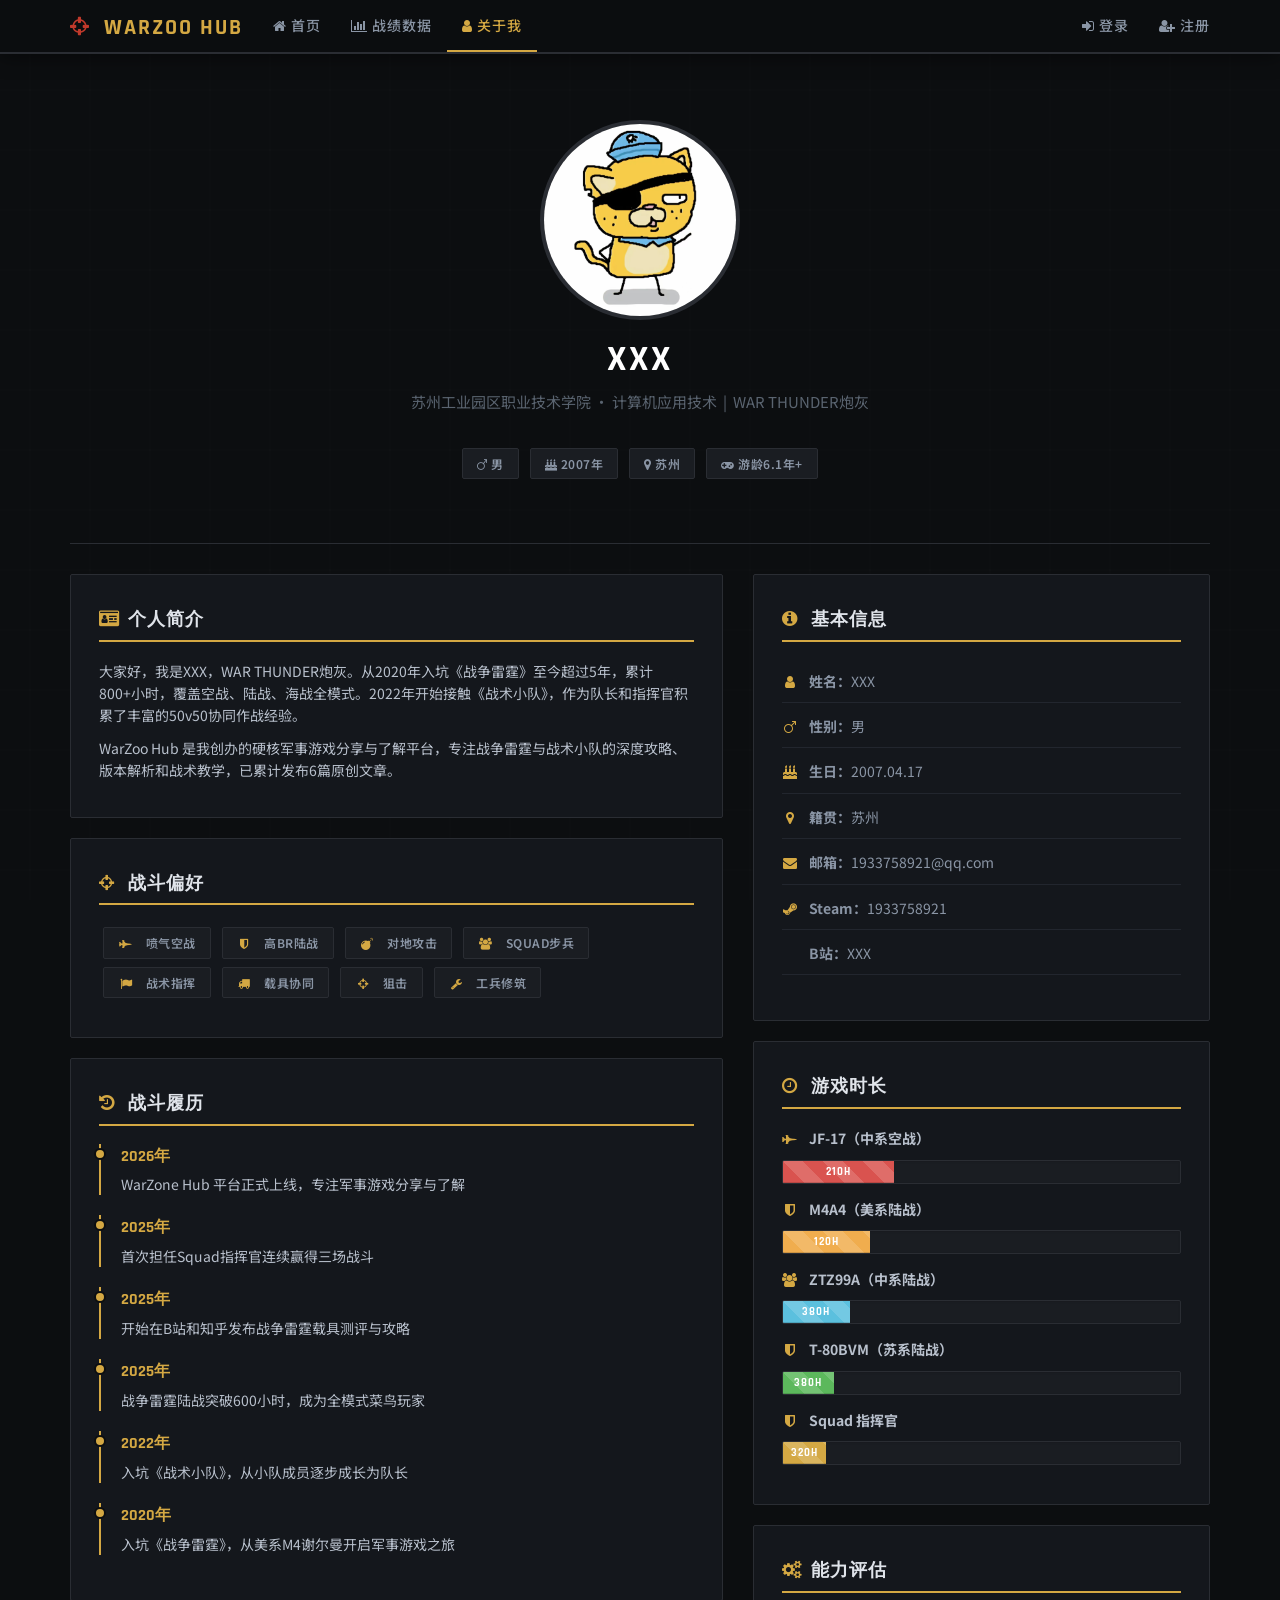
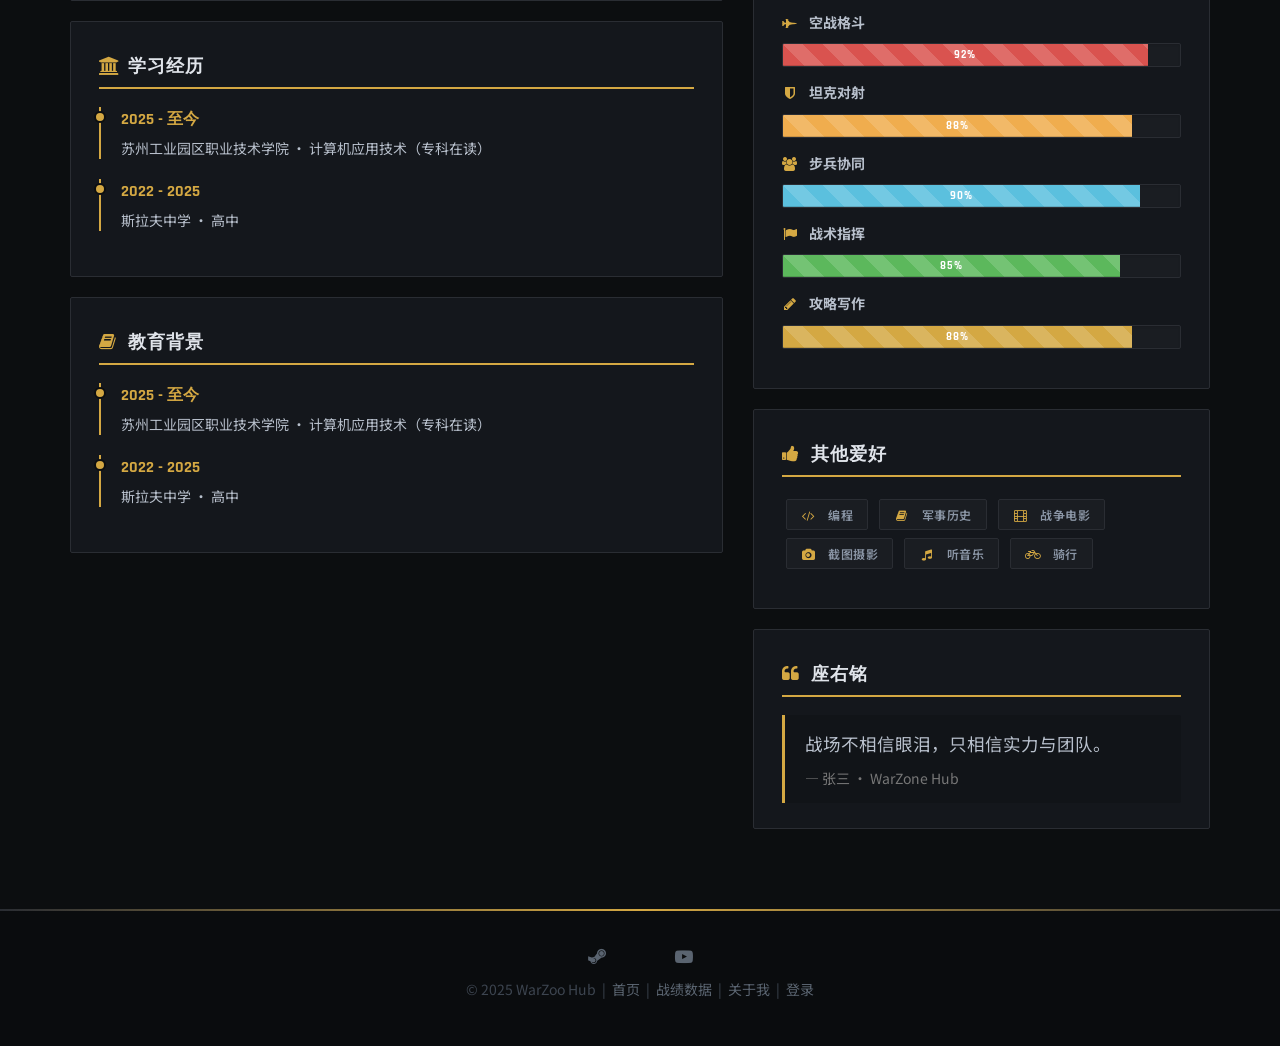
==== about.html @ eb61c289 "Add files via upload" ====
<!DOCTYPE html>
<html lang="zh-CN">
<head>
    <meta charset="utf-8" />
    <title>WarZone Hub — 关于我</title>
    <meta name="viewport" content="width=device-width,initial-scale=1,minimum-scale=1,maximum-scale=1" />
    <link rel="stylesheet" href="https://cdn.jsdelivr.net/npm/bootstrap@3.3.7/dist/css/bootstrap.min.css" />
    <link rel="stylesheet" href="https://cdnjs.cloudflare.com/ajax/libs/font-awesome/4.7.0/css/font-awesome.min.css" />
    <link rel="stylesheet" href="css/style.css" />
</head>
<body>

    <!-- 导航栏 -->
    <nav class="navbar navbar-default navbar-fixed-top">
        <div class="container">
            <div class="navbar-header">
                <button type="button" class="navbar-toggle collapsed" data-toggle="collapse" data-target="#mainNav">
                    <span class="icon-bar"></span><span class="icon-bar"></span><span class="icon-bar"></span>
                </button>
                <a class="navbar-brand" href="index.html"><i class="fa fa-crosshairs"></i> WarZoo Hub</a>
            </div>
            <div class="collapse navbar-collapse" id="mainNav">
                <ul class="nav navbar-nav">
                    <li><a href="index.html"><i class="fa fa-home"></i> 首页</a></li>
                    <li><a href="charts.html"><i class="fa fa-bar-chart"></i> 战绩数据</a></li>
                    <li class="active"><a href="about.html"><i class="fa fa-user"></i> 关于我</a></li>
                </ul>
                <ul class="nav navbar-nav navbar-right" id="navUserArea">
                    <li id="navLoginBtn"><a href="login.html"><i class="fa fa-sign-in"></i> 登录</a></li>
                    <li id="navRegBtn"><a href="login.html#register"><i class="fa fa-user-plus"></i> 注册</a></li>
                    <li class="dropdown" id="navUserMenu" style="display:none;">
                        <a href="#" class="dropdown-toggle" data-toggle="dropdown">
                            <span class="navbar-user"><img src="img/avatar.png" id="navAvatar" /><span id="navUsername">指挥官</span></span>
                            <span class="caret"></span>
                        </a>
                        <ul class="dropdown-menu">
                            <li><a href="about.html"><i class="fa fa-user"></i> 个人中心</a></li>
                            <li class="divider"></li>
                            <li><a href="#" id="btnLogout"><i class="fa fa-sign-out"></i> 退出登录</a></li>
                        </ul>
                    </li>
                </ul>
            </div>
        </div>
    </nav>

    <div class="container">

        <!-- 头像区域 -->
        <div class="about-header">
            <img src="img/c5fd35f67197cebb029e49f29cf209e5.jpg" alt="我的照片" class="about-photo" />
            <h2 class="about-name">XXX</h2>
            <p class="about-title">苏州工业园区职业技术学院 · 计算机应用技术 &nbsp;|&nbsp; WAR THUNDER炮灰</p>
            <p>
                <span class="tag-label"><i class="fa fa-mars"></i> 男</span>
                <span class="tag-label"><i class="fa fa-birthday-cake"></i> 2007年</span>
                <span class="tag-label"><i class="fa fa-map-marker"></i> 苏州</span>
                <span class="tag-label"><i class="fa fa-gamepad"></i> 游龄6.1年+</span>
            </p>
        </div>

        <div class="row">

            <!-- 左栏 -->
            <div class="col-md-7">

                <!-- 个人简介 -->
                <div class="info-panel">
                    <h4><i class="fa fa-id-card"></i> 个人简介</h4>
                    <p>大家好，我是XXX，WAR THUNDER炮灰。从2020年入坑《战争雷霆》至今超过5年，累计800+小时，覆盖空战、陆战、海战全模式。2022年开始接触《战术小队》，作为队长和指挥官积累了丰富的50v50协同作战经验。</p>
                    <p>WarZoo Hub 是我创办的硬核军事游戏分享与了解平台，专注战争雷霆与战术小队的深度攻略、版本解析和战术教学，已累计发布6篇原创文章。</p>
                </div>

                <!-- 游戏偏好 -->
                <div class="info-panel">
                    <h4><i class="fa fa-crosshairs"></i> 战斗偏好</h4>
                    <p>
                        <span class="tag-label"><i class="fa fa-fighter-jet"></i> 喷气空战</span>
                        <span class="tag-label"><i class="fa fa-shield"></i> 高BR陆战</span>
                        <span class="tag-label"><i class="fa fa-bomb"></i> 对地攻击</span>
                        <span class="tag-label"><i class="fa fa-users"></i> Squad步兵</span>
                        <span class="tag-label"><i class="fa fa-flag"></i> 战术指挥</span>
                        <span class="tag-label"><i class="fa fa-truck"></i> 载具协同</span>
                        <span class="tag-label"><i class="fa fa-crosshairs"></i> 狙击</span>
                        <span class="tag-label"><i class="fa fa-wrench"></i> 工兵修筑</span>
                    </p>
                </div>

                <!-- 战斗履历 -->
                <div class="info-panel">
                    <h4><i class="fa fa-history"></i> 战斗履历</h4>
                    <div class="timeline-item">
                        <div class="year">2026年</div>
                        <p>WarZone Hub 平台正式上线，专注军事游戏分享与了解</p>
                    </div>
                    <div class="timeline-item">
                        <div class="year">2025年</div>
                        <p>首次担任Squad指挥官连续赢得三场战斗</p>
                    </div>
                    <div class="timeline-item">
                        <div class="year">2025年</div>
                        <p>开始在B站和知乎发布战争雷霆载具测评与攻略</p>
                    </div>
                    <div class="timeline-item">
                        <div class="year">2025年</div>
                        <p>战争雷霆陆战突破600小时，成为全模式菜鸟玩家</p>
                    </div>
                    <div class="timeline-item">
                        <div class="year">2022年</div>
                        <p>入坑《战术小队》，从小队成员逐步成长为队长</p>
                    </div>
                    
                    <div class="timeline-item">
                        <div class="year">2020年</div>
                        <p>入坑《战争雷霆》，从美系M4谢尔曼开启军事游戏之旅</p>
                    </div>
                </div>

                <!-- 学习经历 -->
                <div class="info-panel">
                    <h4><i class="fa fa-university"></i> 学习经历</h4>
                    <div class="timeline-item">
                        <div class="year">2025 - 至今</div>
                        <p>苏州工业园区职业技术学院 · 计算机应用技术（专科在读）</p>
                    </div>
                    <div class="timeline-item">
                        <div class="year">2022 - 2025</div>
                        <p>斯拉夫中学 · 高中</p>
                    </div>
                </div>

                <!-- 教育背景 -->
                <div class="info-panel">
                    <h4><i class="fa fa-book"></i> 教育背景</h4>
                    <div class="timeline-item">
                        <div class="year">2025 - 至今</div>
                        <p>苏州工业园区职业技术学院 · 计算机应用技术（专科在读）</p>
                    </div>
                    <div class="timeline-item">
                        <div class="year">2022 - 2025</div>
                        <p>斯拉夫中学 · 高中</p>
                    </div>
                </div>

            </div>

            <!-- 右栏 -->
            <div class="col-md-5">

                <!-- 基本信息 -->
                <div class="info-panel">
                    <h4><i class="fa fa-info-circle"></i> 基本信息</h4>
                    <ul class="list-group">
                        <li class="list-group-item"><i class="fa fa-user"></i> <strong>姓名：</strong>XXX</li>
                        <li class="list-group-item"><i class="fa fa-mars"></i> <strong>性别：</strong>男</li>
                        <li class="list-group-item"><i class="fa fa-birthday-cake"></i> <strong>生日：</strong>2007.04.17</li>
                        <li class="list-group-item"><i class="fa fa-map-marker"></i> <strong>籍贯：</strong>苏州</li>
                        <li class="list-group-item"><i class="fa fa-envelope"></i> <strong>邮箱：</strong>1933758921@qq.com</li>
                        <li class="list-group-item"><i class="fa fa-steam"></i> <strong>Steam：</strong>1933758921</li>
                        <li class="list-group-item"><i class="fa fa-bilibili"></i> <strong>B站：</strong>XXX</li>
                    </ul>
                </div>

                <!-- 游戏时长 -->
                <div class="info-panel">
                    <h4><i class="fa fa-clock-o"></i> 游戏时长</h4>
                    <p><strong><i class="fa fa-fighter-jet"></i> JF-17（中系空战）</strong></p>
                    <div class="progress">
                        <div class="progress-bar progress-bar-danger progress-bar-striped" style="width:28%;">210h</div>
                    </div>
                    <p><strong><i class="fa fa-shield"></i> M4A4（美系陆战）</strong></p>
                    <div class="progress">
                        <div class="progress-bar progress-bar-warning progress-bar-striped" style="width:22%;">120h</div>
                    </div>
                    <p><strong><i class="fa fa-users"></i> ZTZ99A（中系陆战）</strong></p>
                    <div class="progress">
                        <div class="progress-bar progress-bar-info progress-bar-striped" style="width:17%;">380h</div>
                    </div>
                    <p><strong><i class="fa fa-shield"></i> T-80BVM（苏系陆战）</strong></p>
                    <div class="progress">
                        <div class="progress-bar progress-bar-success progress-bar-striped" style="width:13%;">380h</div>
                    </div>
                    <p><strong><i class="fa fa-shield"></i> Squad 指挥官</strong></p>
                    <div class="progress">
                        <div class="progress-bar progress-bar-striped" style="width:11%;background-color:#d4a843;">320h</div>
                    </div>
                </div>

                <!-- 能力评估 -->
                <div class="info-panel">
                    <h4><i class="fa fa-cogs"></i> 能力评估</h4>
                    <p><strong><i class="fa fa-fighter-jet"></i> 空战格斗</strong></p>
                    <div class="progress">
                        <div class="progress-bar progress-bar-danger progress-bar-striped active" style="width:92%;">92%</div>
                    </div>
                    <p><strong><i class="fa fa-shield"></i> 坦克对射</strong></p>
                    <div class="progress">
                        <div class="progress-bar progress-bar-warning progress-bar-striped active" style="width:88%;">88%</div>
                    </div>
                    <p><strong><i class="fa fa-users"></i> 步兵协同</strong></p>
                    <div class="progress">
                        <div class="progress-bar progress-bar-info progress-bar-striped active" style="width:90%;">90%</div>
                    </div>
                    <p><strong><i class="fa fa-flag"></i> 战术指挥</strong></p>
                    <div class="progress">
                        <div class="progress-bar progress-bar-success progress-bar-striped active" style="width:85%;">85%</div>
                    </div>
                    <p><strong><i class="fa fa-pencil"></i> 攻略写作</strong></p>
                    <div class="progress">
                        <div class="progress-bar progress-bar-striped" style="width:88%;background-color:#d4a843;">88%</div>
                    </div>
                </div>

                <!-- 其他爱好 -->
                <div class="info-panel">
                    <h4><i class="fa fa-thumbs-up"></i> 其他爱好</h4>
                    <p>
                        <span class="tag-label"><i class="fa fa-code"></i> 编程</span>
                        <span class="tag-label"><i class="fa fa-book"></i> 军事历史</span>
                        <span class="tag-label"><i class="fa fa-film"></i> 战争电影</span>
                        <span class="tag-label"><i class="fa fa-camera"></i> 截图摄影</span>
                        <span class="tag-label"><i class="fa fa-music"></i> 听音乐</span>
                        <span class="tag-label"><i class="fa fa-bicycle"></i> 骑行</span>
                    </p>
                </div>

                <!-- 座右铭 -->
                <div class="info-panel">
                    <h4><i class="fa fa-quote-left"></i> 座右铭</h4>
                    <blockquote>
                        <p>战场不相信眼泪，只相信实力与团队。</p>
                        <footer>张三 · WarZone Hub</footer>
                    </blockquote>
                </div>

            </div>

        </div>

    </div>

    <!-- 页脚 -->
    <div class="footer">
        <div class="container">
            <p>
                <a href="#"><i class="fa fa-steam"></i></a>
                <a href="#"><i class="fa fa-discord"></i></a>
                <a href="#"><i class="fa fa-bilibili"></i></a>
                <a href="#"><i class="fa fa-youtube-play"></i></a>
            </p>
            <p>&copy; 2025 WarZoo Hub &nbsp;|&nbsp;
                <a href="index.html">首页</a> &nbsp;|&nbsp;
                <a href="charts.html">战绩数据</a> &nbsp;|&nbsp;
                <a href="about.html">关于我</a> &nbsp;|&nbsp;
                <a href="login.html">登录</a>
            </p>
        </div>
    </div>

    <script src="https://cdn.jsdelivr.net/npm/jquery@1.12.4/dist/jquery.min.js"></script>
    <script src="https://cdn.jsdelivr.net/npm/bootstrap@3.3.7/dist/js/bootstrap.min.js"></script>
    <script>
        (function(){
            var u=localStorage.getItem('band_user');
            if(u){var d=JSON.parse(u);document.getElementById('navLoginBtn').style.display='none';document.getElementById('navRegBtn').style.display='none';document.getElementById('navUserMenu').style.display='';document.getElementById('navUsername').textContent=d.username;}
            var lb=document.getElementById('btnLogout');if(lb){lb.addEventListener('click',function(e){e.preventDefault();localStorage.removeItem('band_user');window.location.reload();});}
        })();
    </script>
</body>
</html>
---- css/style.css ----
/* ========================================
   全局通用样式 — 军事风暗色主题
   ======================================== */

@import url('https://fonts.googleapis.com/css2?family=Rajdhani:wght@400;600;700&family=Noto+Sans+SC:wght@400;500;700&display=swap');

* {
    box-sizing: border-box;
}

body {
    font-family: 'Noto Sans SC', "Helvetica Neue", Helvetica, Arial, sans-serif;
    background-color: #0c0e10;
    color: #b8c0cc;
    padding-top: 70px;
    line-height: 1.6;
}

h1, h2, h3, h4, h5, h6 {
    font-family: 'Rajdhani', 'Noto Sans SC', sans-serif;
    color: #e0e4ea;
    letter-spacing: 1px;
}

a {
    color: #d4a843;
    transition: color 0.25s ease;
}

a:hover {
    color: #f0c95c;
    text-decoration: none;
}

/* 背景纹理 */
body::before {
    content: '';
    position: fixed;
    inset: 0;
    background-image: url("data:image/svg+xml,%3Csvg width='60' height='60' xmlns='http://www.w3.org/2000/svg'%3E%3Cpath d='M0 0h60v60H0z' fill='none'/%3E%3Cpath d='M30 0v60M0 30h60' stroke='%23ffffff' stroke-opacity='0.015' stroke-width='1'/%3E%3C/svg%3E");
    pointer-events: none;
    z-index: 0;
}

body > * {
    position: relative;
    z-index: 1;
}

/* ========================================
   导航栏
   ======================================== */

.navbar {
    background-color: rgba(12, 14, 16, 0.95);
    border-bottom: 2px solid #2a2d33;
    backdrop-filter: blur(10px);
    box-shadow: 0 2px 20px rgba(0, 0, 0, 0.5);
}

.navbar-brand {
    font-family: 'Rajdhani', sans-serif;
    font-size: 22px;
    font-weight: 700;
    color: #d4a843 !important;
    letter-spacing: 2px;
    text-transform: uppercase;
}

.navbar-brand .fa {
    color: #c0392b;
    margin-right: 6px;
}

.navbar-default .navbar-nav > li > a {
    color: #8a95a5;
    font-weight: 500;
    font-size: 14px;
    text-transform: uppercase;
    letter-spacing: 1px;
    transition: color 0.2s ease, border-bottom 0.2s ease;
}

.navbar-default .navbar-nav > li > a:hover,
.navbar-default .navbar-nav > li > a:focus {
    color: #d4a843;
    background-color: transparent;
}

.navbar-default .navbar-nav > .active > a,
.navbar-default .navbar-nav > .active > a:hover,
.navbar-default .navbar-nav > .active > a:focus {
    color: #d4a843;
    background-color: transparent;
    border-bottom: 2px solid #d4a843;
}

.navbar-default .navbar-toggle {
    border-color: #2a2d33;
}

.navbar-default .navbar-toggle .icon-bar {
    background-color: #d4a843;
}

/* ========================================
   区域标题
   ======================================== */

.section-title {
    text-align: center;
    margin: 50px 0 30px;
    position: relative;
}

.section-title h3 {
    display: inline-block;
    font-weight: 700;
    font-size: 26px;
    color: #e0e4ea;
    padding-bottom: 12px;
    border-bottom: 3px solid #d4a843;
    text-transform: uppercase;
    letter-spacing: 2px;
}

.section-title p {
    color: #5a6470;
    margin-top: 10px;
    font-size: 14px;
}

/* ========================================
   巨幕 Jumbotron
   ======================================== */

.jumbotron {
    background: linear-gradient(135deg, #0c0e10 0%, #1a1d22 40%, #1f2937 100%);
    color: #e0e4ea;
    border-radius: 0;
    padding: 80px 30px;
    margin-bottom: 40px;
    border: 1px solid #2a2d33;
    position: relative;
    overflow: hidden;
}

.jumbotron::before {
    content: '';
    position: absolute;
    top: -50%;
    right: -10%;
    width: 500px;
    height: 500px;
    background: radial-gradient(circle, rgba(212,168,67,0.06) 0%, transparent 70%);
    border-radius: 50%;
}

.jumbotron::after {
    content: '';
    position: absolute;
    bottom: 0;
    left: 0;
    right: 0;
    height: 4px;
    background: linear-gradient(90deg, #c0392b, #d4a843, #c0392b);
}

.jumbotron h1 {
    font-family: 'Rajdhani', sans-serif;
    font-weight: 700;
    font-size: 48px;
    color: #fff;
    text-transform: uppercase;
    letter-spacing: 4px;
    text-shadow: 0 0 40px rgba(212,168,67,0.2);
}

.jumbotron p.lead {
    font-size: 18px;
    color: #8a95a5;
}

.jumbotron .btn-primary {
    background: linear-gradient(135deg, #c0392b, #96281b);
    border: none;
    font-family: 'Rajdhani', sans-serif;
    font-weight: 700;
    letter-spacing: 2px;
    text-transform: uppercase;
    box-shadow: 0 4px 20px rgba(192,57,43,0.3);
    transition: all 0.3s ease;
}

.jumbotron .btn-primary:hover {
    box-shadow: 0 6px 30px rgba(192,57,43,0.5);
    transform: translateY(-2px);
}

.jumbotron .btn-default {
    background: transparent;
    border: 2px solid #d4a843;
    color: #d4a843;
    font-family: 'Rajdhani', sans-serif;
    font-weight: 700;
    letter-spacing: 2px;
    text-transform: uppercase;
    transition: all 0.3s ease;
}

.jumbotron .btn-default:hover {
    background: #d4a843;
    color: #0c0e10;
}

/* ========================================
   轮播 Carousel
   ======================================== */

.carousel-inner > .item > img {
    width: 100%;
    height: 500px;
    object-fit: cover;
    filter: brightness(0.8) contrast(1.1);
}

.carousel-caption {
    background: linear-gradient(transparent, rgba(12,14,16,0.95));
    padding: 30px;
    left: 0;
    right: 0;
    bottom: 0;
    text-align: left;
}

.carousel-caption h3 {
    font-family: 'Rajdhani', sans-serif;
    font-size: 28px;
    font-weight: 700;
    color: #fff;
    text-transform: uppercase;
    letter-spacing: 2px;
}

.carousel-caption p {
    color: #8a95a5;
}

.carousel-indicators li {
    border-color: #d4a843;
    width: 30px;
    height: 3px;
    border-radius: 0;
    margin: 0 3px;
}

.carousel-indicators .active {
    background-color: #c0392b;
    width: 40px;
}

.carousel-control {
    background-image: none !important;
    width: 5%;
}

.carousel-control .glyphicon {
    font-size: 30px;
    color: #d4a843;
}

/* ========================================
   游戏分类图标
   ======================================== */

.icon-demo {
    text-align: center;
    padding: 20px 10px;
    font-size: 28px;
    color: #5a6470;
    transition: all 0.3s ease;
    border: 1px solid transparent;
    border-radius: 4px;
}

.icon-demo:hover {
    color: #d4a843;
    border-color: #2a2d33;
    background: rgba(212,168,67,0.05);
    transform: translateY(-4px);
}

.icon-demo p {
    font-size: 12px;
    margin-top: 10px;
    color: #5a6470;
    font-weight: 500;
    text-transform: uppercase;
    letter-spacing: 1px;
}

/* ========================================
   面板 Panel — 游戏卡片
   ======================================== */

.panel {
    border-radius: 2px;
    border: 1px solid #2a2d33;
    background-color: #14171c;
    transition: transform 0.25s ease, box-shadow 0.25s ease, border-color 0.25s ease;
    overflow: hidden;
}

.panel:hover {
    transform: translateY(-6px);
    box-shadow: 0 12px 30px rgba(0, 0, 0, 0.5);
    border-color: #d4a843;
}

.panel-default > .panel-heading {
    background-color: #1a1d22;
    color: #e0e4ea;
    border-bottom: 1px solid #2a2d33;
    font-family: 'Rajdhani', sans-serif;
    font-weight: 700;
    text-transform: uppercase;
    letter-spacing: 1px;
}

.panel-body {
    color: #8a95a5;
}

.panel-footer {
    background-color: #111418;
    border-top: 1px solid #2a2d33;
    color: #5a6470;
    font-style: italic;
}

.panel-primary > .panel-heading {
    background: linear-gradient(135deg, #c0392b, #8e2619);
    color: #fff;
    border-bottom: none;
}

.panel-success > .panel-heading {
    background: linear-gradient(135deg, #1a5c2e, #0e3d1c);
    color: #4ade80;
    border-bottom: none;
}

.panel-warning > .panel-heading {
    background: linear-gradient(135deg, #8b6914, #6b4f0e);
    color: #f0c95c;
    border-bottom: none;
}

.panel-info > .panel-heading {
    background: linear-gradient(135deg, #1a4a6b, #0e2f44);
    color: #5bc0de;
    border-bottom: none;
}

.panel-danger > .panel-heading {
    background: linear-gradient(135deg, #7f1d1d, #5c1414);
    color: #f87171;
    border-bottom: none;
}

.game-cover {
    width: 100%;
    height: 200px;
    object-fit: cover;
    filter: contrast(1.1) saturate(0.9);
    transition: filter 0.3s ease;
}

.panel:hover .game-cover {
    filter: contrast(1.15) saturate(1.0);
}

.game-score {
    display: inline-block;
    background: #c0392b;
    color: #fff;
    font-family: 'Rajdhani', sans-serif;
    font-weight: 700;
    font-size: 20px;
    width: 46px;
    height: 46px;
    line-height: 46px;
    text-align: center;
    border-radius: 2px;
    float: right;
    box-shadow: 0 2px 8px rgba(192,57,43,0.4);
}

.game-tag {
    display: inline-block;
    padding: 2px 10px;
    margin: 2px;
    border-radius: 2px;
    font-size: 11px;
    font-weight: 700;
    text-transform: uppercase;
    letter-spacing: 0.5px;
}

.tag-military { background: #2d1f0e; color: #d4a843; border: 1px solid #3d2b12; }
.tag-vehicle { background: #0e2d1f; color: #4ade80; border: 1px solid #123d2b; }
.tag-combat { background: #2d0e0e; color: #f87171; border: 1px solid #3d1212; }
.tag-tactical { background: #0e1f2d; color: #5bc0de; border: 1px solid #122b3d; }
.tag-sim { background: #1f0e2d; color: #c084fc; border: 1px solid #2b123d; }
.tag-fps { background: #2d2d0e; color: #facc15; border: 1px solid #3d3d12; }

/* ========================================
   媒体对象
   ======================================== */

.media {
    padding: 18px;
    background: #14171c;
    border-radius: 2px;
    margin-bottom: 15px;
    border: 1px solid #2a2d33;
    border-left: 3px solid #d4a843;
    transition: all 0.25s ease;
}

.media:hover {
    border-left-color: #c0392b;
    box-shadow: 0 4px 15px rgba(0, 0, 0, 0.3);
}

.media-object {
    width: 80px;
    height: 80px;
    object-fit: cover;
    border-radius: 2px;
    border: 1px solid #2a2d33;
}

.media-heading {
    color: #e0e4ea;
    font-family: 'Rajdhani', sans-serif;
    font-weight: 700;
    text-transform: uppercase;
    letter-spacing: 0.5px;
}

/* ========================================
   进度条
   ======================================== */

.progress {
    margin-bottom: 14px;
    border-radius: 2px;
    height: 24px;
    background-color: #1a1d22;
    border: 1px solid #2a2d33;
    overflow: hidden;
}

.progress-bar {
    line-height: 22px;
    font-size: 11px;
    font-weight: 700;
    font-family: 'Rajdhani', sans-serif;
    text-transform: uppercase;
    letter-spacing: 1px;
}

/* ========================================
   折叠面板
   ======================================== */

.panel-group .panel {
    border-radius: 2px;
}

.panel-title > a {
    color: #e0e4ea;
    font-family: 'Rajdhani', sans-serif;
    font-weight: 700;
    text-transform: uppercase;
    letter-spacing: 0.5px;
}

.panel-title > a:hover {
    color: #d4a843;
}

.panel-title > a[aria-expanded="true"] .fa-plus-circle::before {
    content: "\f056";
}

/* ========================================
   模态框
   ======================================== */

.modal-content {
    background-color: #14171c;
    border: 1px solid #2a2d33;
    color: #8a95a5;
    border-radius: 2px;
}

.modal-header {
    background: linear-gradient(135deg, #1a1d22, #22262e);
    border-bottom: 2px solid #d4a843;
    border-radius: 2px 2px 0 0;
}

.modal-header .close {
    color: #8a95a5;
    opacity: 0.8;
}

.modal-title {
    font-family: 'Rajdhani', sans-serif;
    font-weight: 700;
    color: #d4a843;
    text-transform: uppercase;
    letter-spacing: 2px;
}

.modal-body .fa {
    color: #d4a843;
    margin-right: 10px;
    width: 16px;
    text-align: center;
}

.modal-footer {
    border-top: 1px solid #2a2d33;
}

/* ========================================
   表单
   ======================================== */

.form-section {
    background: #14171c;
    padding: 30px;
    border-radius: 2px;
    border: 1px solid #2a2d33;
    margin-bottom: 30px;
}

.form-section h4 {
    margin-bottom: 20px;
    padding-bottom: 12px;
    border-bottom: 2px solid #d4a843;
    color: #e0e4ea;
    font-family: 'Rajdhani', sans-serif;
    font-weight: 700;
    text-transform: uppercase;
    letter-spacing: 1px;
}

.form-control {
    background-color: #0c0e10;
    border: 1px solid #2a2d33;
    border-radius: 2px;
    color: #b8c0cc;
    transition: border-color 0.3s ease, box-shadow 0.3s ease;
}

.form-control:focus {
    border-color: #d4a843;
    box-shadow: 0 0 0 2px rgba(212,168,67,0.1);
    background-color: #111418;
    color: #e0e4ea;
}

.form-control::placeholder {
    color: #3d4550;
}

label {
    color: #8a95a5;
    font-weight: 500;
}

/* ========================================
   表格
   ======================================== */

.table-section {
    background: #14171c;
    padding: 20px;
    border-radius: 2px;
    border: 1px solid #2a2d33;
    margin-bottom: 30px;
}

.table {
    color: #b8c0cc;
}

.table > thead > tr > th {
    background-color: #1a1d22;
    color: #d4a843;
    border-bottom: 2px solid #d4a843;
    font-family: 'Rajdhani', sans-serif;
    font-weight: 700;
    text-transform: uppercase;
    letter-spacing: 1px;
    font-size: 13px;
}

.table > tbody > tr > td {
    border-top: 1px solid #22262e;
    vertical-align: middle;
}

.table-striped > tbody > tr:nth-of-type(odd) {
    background-color: #111418;
}

.table-hover > tbody > tr:hover {
    background-color: #1a1d22;
}

/* ========================================
   列表组
   ======================================== */

.list-group-item {
    background-color: #14171c;
    border: 1px solid #2a2d33;
    color: #8a95a5;
    border-radius: 2px !important;
    margin-bottom: 2px;
    transition: all 0.2s ease;
}

.list-group-item:hover {
    background-color: #1a1d22;
    border-left-color: #d4a843;
    border-left-width: 3px;
}

.list-group-item .fa {
    margin-right: 8px;
    color: #d4a843;
    width: 16px;
    text-align: center;
}

.list-group-item.active {
    background-color: #c0392b;
    border-color: #c0392b;
    color: #fff;
}

.list-group-item.active .badge {
    background-color: #fff;
    color: #c0392b;
}

.badge {
    background-color: #c0392b;
    color: #fff;
    font-family: 'Rajdhani', sans-serif;
    font-weight: 700;
}

.label {
    font-family: 'Rajdhani', sans-serif;
    font-weight: 700;
    text-transform: uppercase;
    letter-spacing: 0.5px;
    font-size: 11px;
    padding: 3px 10px;
    border-radius: 2px;
}

/* ========================================
   图表页
   ======================================== */

.chart-container {
    background: #14171c;
    border-radius: 2px;
    border: 1px solid #2a2d33;
    padding: 20px;
    margin-bottom: 20px;
    transition: border-color 0.3s ease;
}

.chart-container:hover {
    border-color: #3a3d43;
}

.chart-box {
    width: 100%;
    height: 400px;
}

.chart-container h4 {
    text-align: center;
    margin-bottom: 10px;
    color: #e0e4ea;
    font-family: 'Rajdhani', sans-serif;
    font-weight: 700;
    text-transform: uppercase;
    letter-spacing: 1px;
}

/* ========================================
   个人页
   ======================================== */

.about-header {
    text-align: center;
    padding: 50px 0;
    border-bottom: 1px solid #2a2d33;
    margin-bottom: 30px;
}

.about-photo {
    width: 200px;
    height: 200px;
    border-radius: 50%;
    border: 4px solid #2a2d33;
    object-fit: cover;
    transition: all 0.4s ease;
    box-shadow: 0 0 0 4px transparent;
}

.about-photo:hover {
    border-color: #d4a843;
    box-shadow: 0 0 30px rgba(212,168,67,0.2), 0 0 0 4px rgba(212,168,67,0.15);
}

.about-name {
    font-family: 'Rajdhani', sans-serif;
    font-size: 36px;
    font-weight: 700;
    margin-top: 20px;
    color: #fff;
    text-transform: uppercase;
    letter-spacing: 3px;
}

.about-title {
    font-size: 15px;
    color: #5a6470;
    margin-bottom: 30px;
}

.info-panel {
    background: #14171c;
    border-radius: 2px;
    border: 1px solid #2a2d33;
    padding: 25px 28px;
    margin-bottom: 20px;
}

.info-panel h4 {
    color: #e0e4ea;
    border-bottom: 2px solid #d4a843;
    padding-bottom: 10px;
    margin-bottom: 18px;
    font-family: 'Rajdhani', sans-serif;
    font-weight: 700;
    text-transform: uppercase;
    letter-spacing: 1px;
}

.info-panel .fa {
    color: #d4a843;
    margin-right: 8px;
    width: 16px;
    text-align: center;
}

.info-panel .list-group-item {
    background-color: transparent;
    border-left: none;
    border-right: none;
    border-top: none;
    border-bottom: 1px solid #22262e;
    padding: 10px 0;
    border-radius: 0 !important;
}

.tag-label {
    display: inline-block;
    padding: 5px 14px;
    margin: 4px;
    border-radius: 2px;
    font-size: 12px;
    font-weight: 600;
    background-color: #1a1d22;
    color: #8a95a5;
    border: 1px solid #2a2d33;
    transition: all 0.2s ease;
    text-transform: uppercase;
    letter-spacing: 0.5px;
}

.tag-label:hover {
    background-color: #d4a843;
    color: #0c0e10;
    border-color: #d4a843;
}

.timeline-item {
    border-left: 2px solid #d4a843;
    padding-left: 20px;
    margin-bottom: 20px;
    position: relative;
}

.timeline-item::before {
    content: "";
    position: absolute;
    left: -7px;
    top: 4px;
    width: 12px;
    height: 12px;
    background: #d4a843;
    border-radius: 50%;
    border: 2px solid #0c0e10;
}

.timeline-item .year {
    font-family: 'Rajdhani', sans-serif;
    font-weight: 700;
    color: #d4a843;
    margin-bottom: 4px;
    font-size: 16px;
    text-transform: uppercase;
}

blockquote {
    border-left: 3px solid #d4a843;
    background: #111418;
    padding: 15px 20px;
    margin: 0;
    border-radius: 0 2px 2px 0;
}

/* ========================================
   登录页
   ======================================== */

.login-wrapper {
    min-height: 80vh;
    display: flex;
    align-items: center;
    justify-content: center;
}

.login-card {
    background: #14171c;
    border-radius: 2px;
    box-shadow: 0 15px 50px rgba(0, 0, 0, 0.6);
    overflow: hidden;
    width: 100%;
    max-width: 900px;
    border: 1px solid #2a2d33;
    position: relative;
}

.login-card::after {
    content: '';
    position: absolute;
    bottom: 0;
    left: 0;
    right: 0;
    height: 3px;
    background: linear-gradient(90deg, #c0392b, #d4a843, #c0392b);
}

.login-left {
    background: linear-gradient(135deg, #0c0e10 0%, #1a1d22 50%, #1f2937 100%);
    color: #e0e4ea;
    padding: 50px 40px;
    display: flex;
    flex-direction: column;
    justify-content: center;
    align-items: center;
    text-align: center;
    min-height: 500px;
    position: relative;
    overflow: hidden;
}

.login-left::before {
    content: '';
    position: absolute;
    top: 0;
    left: 0;
    right: 0;
    bottom: 0;
    background: url("data:image/svg+xml,%3Csvg width='100' height='100' xmlns='http://www.w3.org/2000/svg'%3E%3Ccircle cx='50' cy='50' r='40' stroke='%23d4a843' stroke-opacity='0.03' fill='none' stroke-width='1'/%3E%3C/svg%3E");
}

.login-left h2 {
    font-family: 'Rajdhani', sans-serif;
    font-size: 32px;
    font-weight: 700;
    margin-bottom: 15px;
    color: #d4a843;
    text-transform: uppercase;
    letter-spacing: 4px;
    position: relative;
}

.login-left p {
    font-size: 15px;
    opacity: 0.85;
    line-height: 1.7;
    color: #8a95a5;
    position: relative;
}

.login-left .fa-crosshairs {
    font-size: 60px;
    margin-bottom: 20px;
    color: #c0392b;
    position: relative;
}

.login-right {
    padding: 40px 35px;
}

.login-tabs {
    display: flex;
    margin-bottom: 25px;
    border-bottom: 2px solid #2a2d33;
}

.login-tabs .tab-btn {
    flex: 1;
    padding: 12px;
    text-align: center;
    cursor: pointer;
    font-weight: 700;
    color: #5a6470;
    border: none;
    background: none;
    border-bottom: 3px solid transparent;
    margin-bottom: -2px;
    transition: all 0.3s ease;
    font-size: 15px;
    font-family: 'Rajdhani', sans-serif;
    text-transform: uppercase;
    letter-spacing: 2px;
}

.login-tabs .tab-btn.active {
    color: #d4a843;
    border-bottom-color: #d4a843;
}

.login-tabs .tab-btn:hover {
    color: #d4a843;
}

.login-panel {
    display: none;
}

.login-panel.active {
    display: block;
}

.login-panel .form-group {
    margin-bottom: 18px;
}

.login-panel .form-control {
    height: 44px;
    border-radius: 2px;
    padding-left: 42px;
}

.input-icon {
    position: relative;
}

.input-icon .fa {
    position: absolute;
    left: 14px;
    top: 50%;
    transform: translateY(-50%);
    color: #3d4550;
    font-size: 14px;
    z-index: 2;
    pointer-events: none;
    transition: color 0.3s ease;
}

.input-icon .form-control:focus ~ .fa {
    color: #d4a843;
}

.btn-login {
    width: 100%;
    height: 46px;
    font-size: 16px;
    font-weight: 700;
    font-family: 'Rajdhani', sans-serif;
    border-radius: 2px;
    letter-spacing: 3px;
    text-transform: uppercase;
    margin-top: 5px;
    background: linear-gradient(135deg, #c0392b, #8e2619);
    border: none;
    color: #fff;
    transition: all 0.3s ease;
    box-shadow: 0 4px 15px rgba(192,57,43,0.3);
}

.btn-login:hover {
    box-shadow: 0 6px 25px rgba(192,57,43,0.5);
    transform: translateY(-1px);
    color: #fff;
}

.login-options {
    display: flex;
    justify-content: space-between;
    align-items: center;
    margin-bottom: 15px;
    font-size: 13px;
    color: #5a6470;
}

.login-options a {
    color: #d4a843;
}

.social-login {
    text-align: center;
    margin-top: 20px;
    padding-top: 18px;
    border-top: 1px solid #2a2d33;
}

.social-login p {
    color: #3d4550;
    font-size: 13px;
    margin-bottom: 12px;
}

.social-login .fa {
    font-size: 22px;
    margin: 0 12px;
    color: #5a6470;
    cursor: pointer;
    transition: color 0.2s ease;
}

.social-login .fa-steam:hover { color: #66c0f4; }
.social-login .fa-weixin:hover { color: #07c160; }
.social-login .fa-qq:hover { color: #12b7f5; }

.login-alert {
    display: none;
    margin-bottom: 15px;
    border-radius: 2px;
}

/* 导航栏用户 */
.navbar-user img {
    width: 28px;
    height: 28px;
    border-radius: 50%;
    margin-right: 5px;
    vertical-align: middle;
    border: 2px solid #d4a843;
}

.navbar-user span {
    color: #8a95a5;
    font-weight: 600;
}

/* ========================================
   按钮覆盖
   ======================================== */

.btn-primary {
    background: linear-gradient(135deg, #c0392b, #8e2619);
    border: none;
    font-family: 'Rajdhani', sans-serif;
    font-weight: 700;
    text-transform: uppercase;
    letter-spacing: 1px;
}

.btn-primary:hover {
    background: linear-gradient(135deg, #e74c3c, #c0392b);
    box-shadow: 0 4px 15px rgba(192,57,43,0.4);
}

.btn-default {
    background-color: #1a1d22;
    border: 1px solid #2a2d33;
    color: #8a95a5;
    font-family: 'Rajdhani', sans-serif;
    font-weight: 600;
    text-transform: uppercase;
    letter-spacing: 1px;
}

.btn-default:hover {
    background-color: #22262e;
    border-color: #d4a843;
    color: #d4a843;
}

/* ========================================
   页脚
   ======================================== */

.footer {
    background-color: #0a0c0e;
    color: #3d4550;
    padding: 35px 0;
    margin-top: 60px;
    text-align: center;
    border-top: 2px solid #2a2d33;
    position: relative;
}

.footer::before {
    content: '';
    position: absolute;
    top: -2px;
    left: 0;
    right: 0;
    height: 2px;
    background: linear-gradient(90deg, transparent, #d4a843, transparent);
}

.footer a {
    color: #5a6470;
}

.footer a:hover {
    color: #d4a843;
}

.footer .fa {
    margin: 0 10px;
    font-size: 18px;
}

/* ========================================
   动画
   ======================================== */

@keyframes fadeInUp {
    from { opacity: 0; transform: translateY(25px); }
    to { opacity: 1; transform: translateY(0); }
}

@keyframes glowPulse {
    0%, 100% { box-shadow: 0 0 5px rgba(212,168,67,0.2); }
    50% { box-shadow: 0 0 20px rgba(212,168,67,0.4); }
}

.animated-section {
    animation: fadeInUp 0.6s ease forwards;
}

/* ========================================
   滚动条
   ======================================== */

::-webkit-scrollbar { width: 8px; }
::-webkit-scrollbar-track { background: #0c0e10; }
::-webkit-scrollbar-thumb { background: #2a2d33; border-radius: 0; }
::-webkit-scrollbar-thumb:hover { background: #d4a843; }

/* ========================================
   响应式
   ======================================== */

@media (max-width: 767px) {
    .carousel-inner > .item > img { height: 250px; }
    .jumbotron { padding: 40px 20px; }
    .jumbotron h1 { font-size: 28px; }
    .chart-box { height: 300px; }
    .about-photo { width: 150px; height: 150px; }
    .login-left { min-height: auto; padding: 30px 20px; }
    .login-right { padding: 25px 20px; }
}
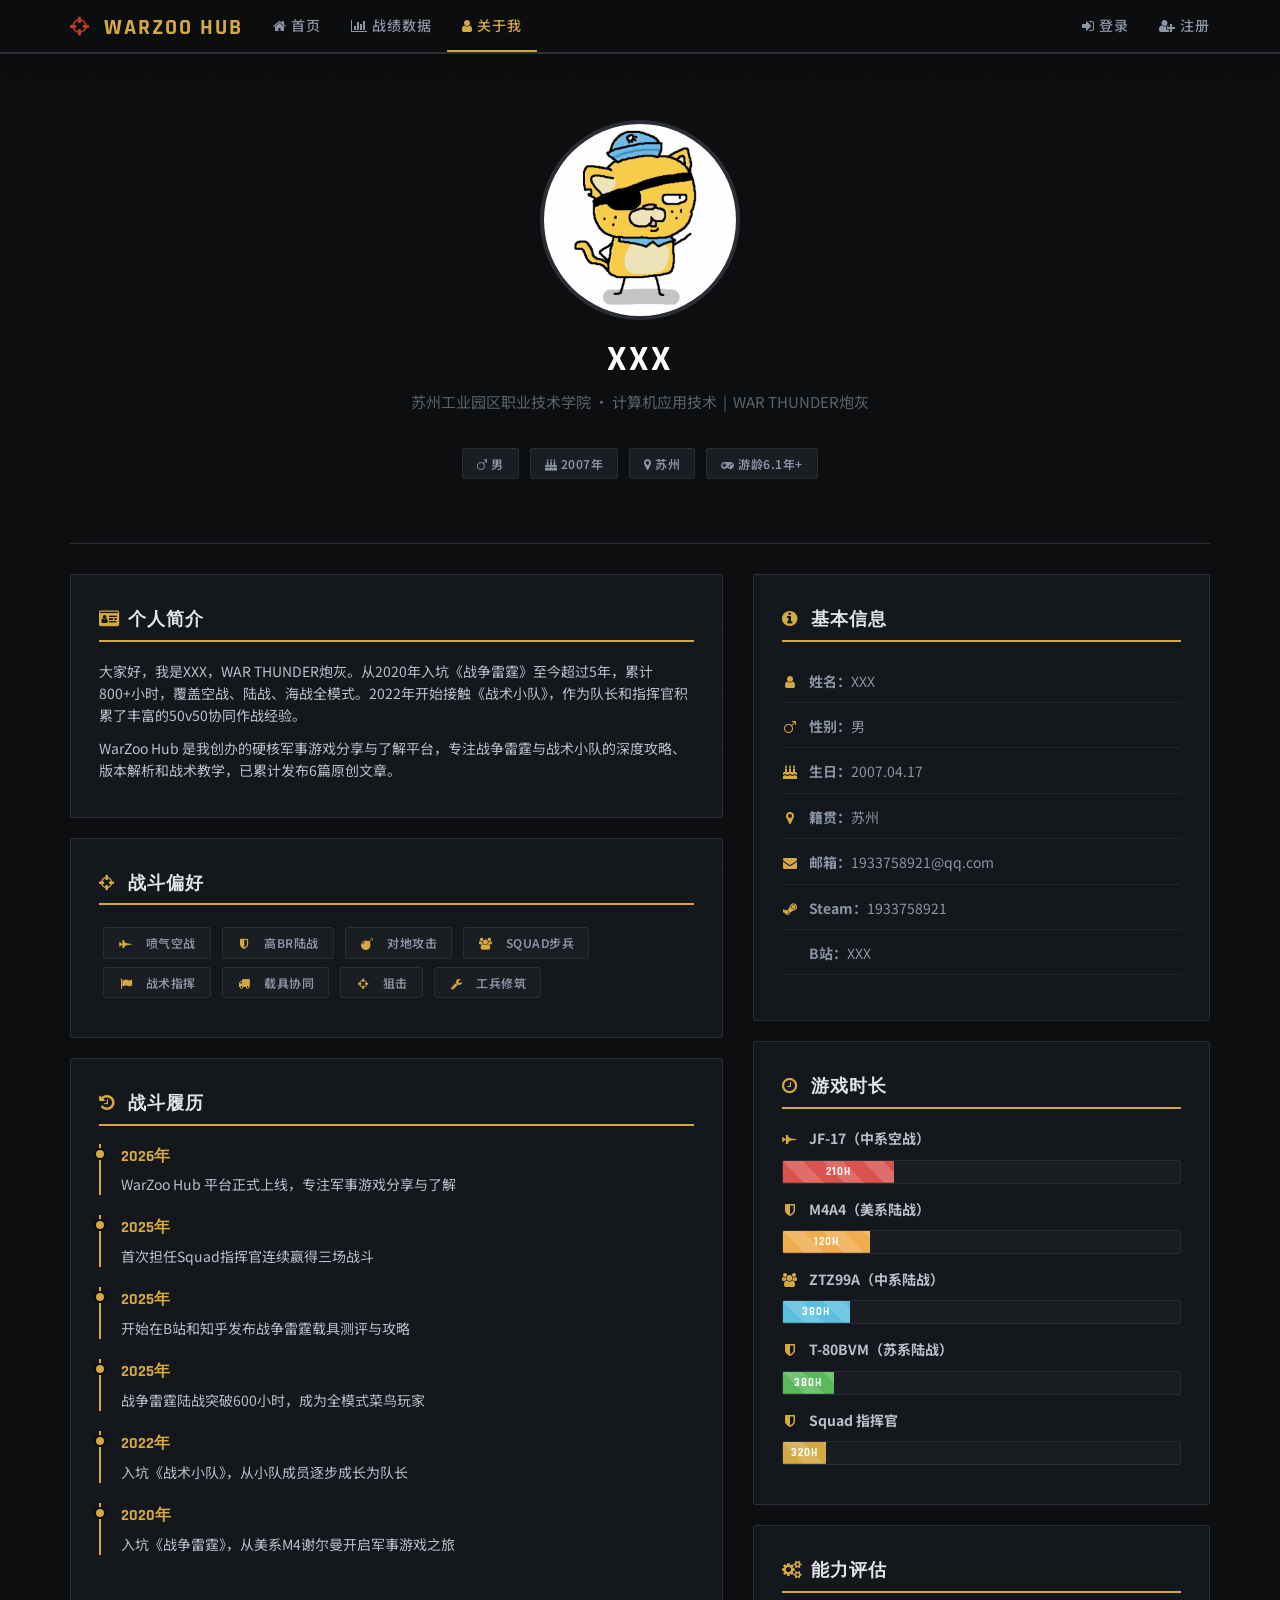
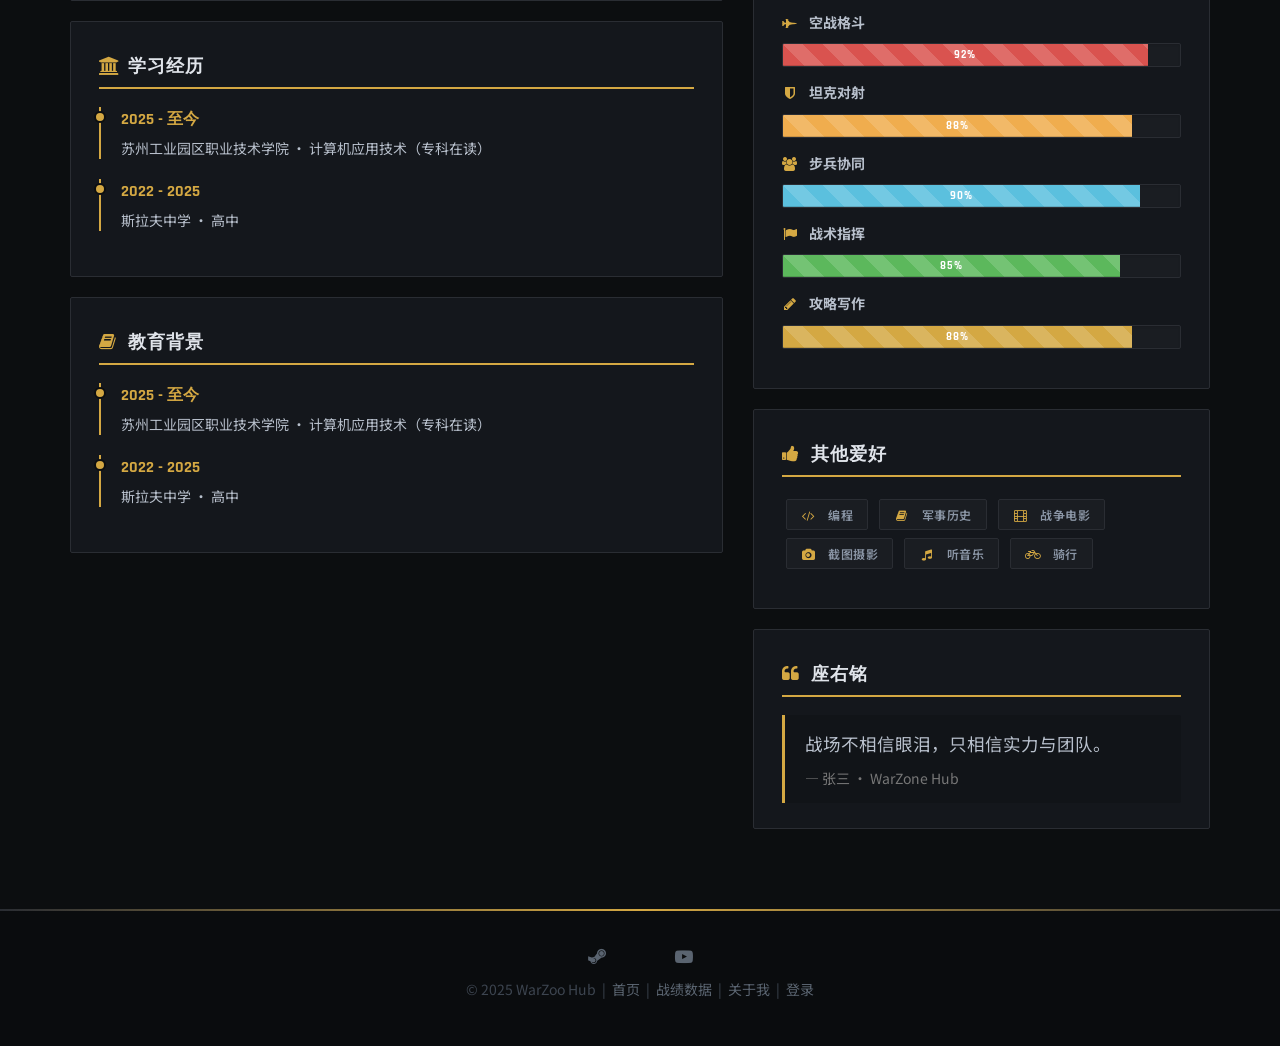
==== commit c01d1271: "Update about.html" ====
--- a/about.html
+++ b/about.html
@@ -91,7 +91,7 @@
                     <h4><i class="fa fa-history"></i> 战斗履历</h4>
                     <div class="timeline-item">
                         <div class="year">2026年</div>
-                        <p>WarZone Hub 平台正式上线，专注军事游戏分享与了解</p>
+                        <p>WarZoo Hub 平台正式上线，专注军事游戏分享与了解</p>
                     </div>
                     <div class="timeline-item">
                         <div class="year">2025年</div>
@@ -267,4 +267,4 @@
         })();
     </script>
 </body>
-</html>+</html>
